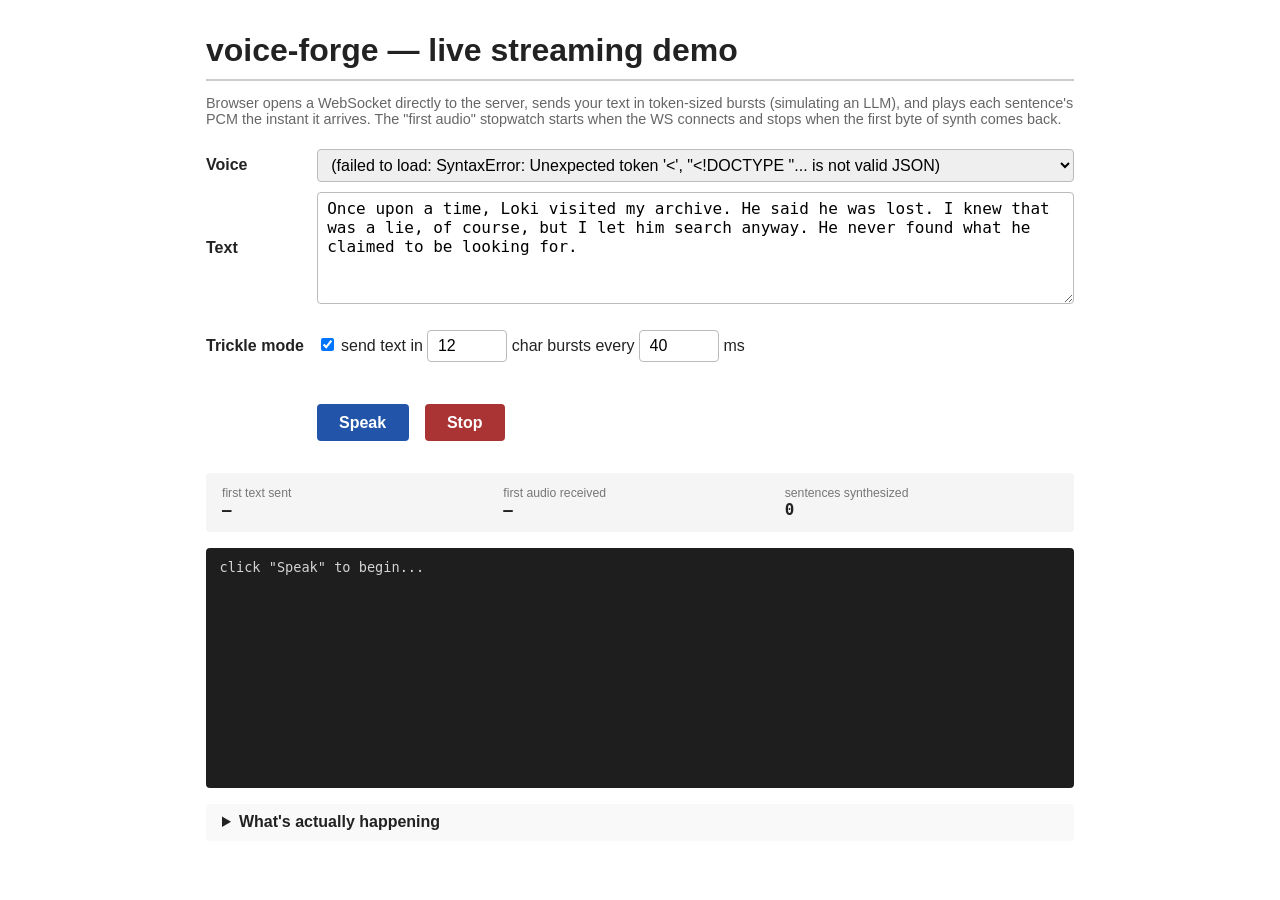
==== src/voice_forge/static/live_demo.html @ 2c2ea109 "feat(server,demo): live in-browser WS demo page at GET /demo Adds src/voice_forge/static/live_demo.h" ====
<!doctype html>
<html lang="en">
<head>
<meta charset="utf-8">
<title>voice-forge — live WS streaming demo</title>
<style>
  * { box-sizing: border-box; }
  body { font-family: -apple-system, BlinkMacSystemFont, sans-serif;
         max-width: 900px; margin: 2em auto; padding: 0 1em; color: #222; }
  h1 { border-bottom: 2px solid #ccc; padding-bottom: 0.3em; margin-bottom: 0.2em; }
  .sub { color: #666; font-size: 0.9em; margin-bottom: 1.5em; }
  .controls { display: grid; grid-template-columns: max-content 1fr; gap: 0.6em 0.8em;
              align-items: center; margin: 1em 0; }
  label { font-weight: 600; }
  select, textarea, button, input[type=number] {
    font-family: inherit; font-size: inherit; padding: 0.4em 0.6em;
    border: 1px solid #bbb; border-radius: 4px;
  }
  textarea { width: 100%; min-height: 7em; font-family: ui-monospace, Menlo, monospace; }
  button { background: #2255aa; color: white; border: none; cursor: pointer;
           padding: 0.6em 1.4em; font-weight: 600; }
  button:hover:not(:disabled) { background: #1a4690; }
  button:disabled { background: #aaa; cursor: not-allowed; }
  .row { display: flex; gap: 1em; align-items: center; margin: 1em 0; }
  .metrics { display: grid; grid-template-columns: repeat(3, 1fr); gap: 0.5em;
             background: #f5f5f5; padding: 0.8em 1em; border-radius: 4px; margin: 1em 0; }
  .metric { font-size: 0.9em; }
  .metric .label { color: #777; font-size: 0.85em; }
  .metric .value { font-family: ui-monospace, Menlo, monospace; font-size: 1.1em; font-weight: 600; }
  #log { background: #1e1e1e; color: #d4d4d4; font-family: ui-monospace, Menlo, monospace;
         font-size: 0.85em; padding: 0.8em 1em; border-radius: 4px;
         height: 240px; overflow-y: auto; white-space: pre-wrap; }
  .log-line { margin: 0; padding: 0; }
  .log-line.event { color: #6cc; }
  .log-line.audio { color: #6c6; }
  .log-line.error { color: #f66; }
  details { background: #f9f9f9; padding: 0.6em 1em; border-radius: 4px; margin-top: 1em; }
  summary { cursor: pointer; font-weight: 600; }
  details code { background: #eee; padding: 0.1em 0.4em; border-radius: 3px; }
</style>
</head>
<body>

<h1>voice-forge — live streaming demo</h1>
<p class="sub">
  Browser opens a WebSocket directly to the server, sends your text in
  token-sized bursts (simulating an LLM), and plays each sentence's PCM the
  instant it arrives. The "first audio" stopwatch starts when the WS connects
  and stops when the first byte of synth comes back.
</p>

<div class="controls">
  <label for="voice">Voice</label>
  <select id="voice"><option value="">(loading...)</option></select>

  <label for="text">Text</label>
  <textarea id="text">Once upon a time, Loki visited my archive. He said he was lost. I knew that was a lie, of course, but I let him search anyway. He never found what he claimed to be looking for.</textarea>

  <label for="trickle">Trickle mode</label>
  <div class="row">
    <label style="font-weight:normal">
      <input type="checkbox" id="trickle" checked>
      send text in <input type="number" id="token-size" value="12" min="1" max="500" style="width:5em">
      char bursts every <input type="number" id="token-interval" value="40" min="0" max="2000" style="width:5em"> ms
    </label>
  </div>

  <span></span>
  <div class="row">
    <button id="go">Speak</button>
    <button id="stop" disabled style="background:#aa3333">Stop</button>
  </div>
</div>

<div class="metrics">
  <div class="metric">
    <div class="label">first text sent</div>
    <div class="value" id="m-first-text">&mdash;</div>
  </div>
  <div class="metric">
    <div class="label">first audio received</div>
    <div class="value" id="m-first-audio">&mdash;</div>
  </div>
  <div class="metric">
    <div class="label">sentences synthesized</div>
    <div class="value" id="m-sentences">0</div>
  </div>
</div>

<div id="log">click "Speak" to begin...</div>

<details>
  <summary>What's actually happening</summary>
  <p style="font-size:0.9em;line-height:1.5;">
    This page opens a <code>WebSocket</code> to
    <code>ws://&lt;same-host&gt;/v1/tts/stream</code>. The first frame is
    <code>{"voice": "&lt;id&gt;"}</code>; the server replies with a session
    JSON describing the audio format (24 kHz mono float32-LE PCM).
  </p>
  <p style="font-size:0.9em;line-height:1.5;">
    Then the page either sends your text all at once (trickle off) or chops
    it into N-char chunks with M ms gaps (trickle on). The server's
    <code>SentenceBuffer</code> drains complete sentences as they form,
    runs <code>backend.synthesize()</code> on each, and pushes the float32
    PCM back as a binary WS frame. The browser appends each frame to a
    Web Audio scheduling queue so sentences play back-to-back without gaps.
  </p>
  <p style="font-size:0.9em;line-height:1.5;">
    Unlike the static <code>ws-*/index.html</code> audition pages &mdash; those
    play pre-recorded WAV files captured during a one-time audition run &mdash;
    this page does the whole stream <strong>live</strong> in your browser, every
    time you click Speak.
  </p>
</details>

<script>
(() => {
  const voiceSel = document.getElementById('voice');
  const textArea = document.getElementById('text');
  const trickleCb = document.getElementById('trickle');
  const tokenSizeIn = document.getElementById('token-size');
  const tokenIntervalIn = document.getElementById('token-interval');
  const goBtn = document.getElementById('go');
  const stopBtn = document.getElementById('stop');
  const mFirstText = document.getElementById('m-first-text');
  const mFirstAudio = document.getElementById('m-first-audio');
  const mSentences = document.getElementById('m-sentences');
  const logEl = document.getElementById('log');

  function log(msg, cls) {
    const ts = new Date().toLocaleTimeString('en-US', { hour12: false }) +
               '.' + String(performance.now() % 1000 | 0).padStart(3, '0');
    const line = document.createElement('div');
    line.className = 'log-line ' + (cls || '');
    line.textContent = '[' + ts + '] ' + msg;
    logEl.appendChild(line);
    logEl.scrollTop = logEl.scrollHeight;
  }

  function clearLog() { logEl.replaceChildren(); }
  function resetMetrics() {
    mFirstText.textContent = '—';
    mFirstAudio.textContent = '—';
    mSentences.textContent = '0';
  }

  function setVoiceOptions(opts) {
    // opts: list of {value, text}
    voiceSel.replaceChildren();
    for (const o of opts) {
      const el = document.createElement('option');
      el.value = o.value;
      el.textContent = o.text;
      voiceSel.appendChild(el);
    }
  }

  // Populate voice picker from the server's REST endpoint.
  fetch('/v1/audio/voices')
    .then(r => r.json())
    .then(j => {
      const voices = (j.data || []).slice().sort((a, b) => a.id.localeCompare(b.id));
      if (voices.length === 0) {
        setVoiceOptions([{ value: '', text: '(no voices in registry)' }]);
      } else {
        setVoiceOptions(voices.map(v => ({
          value: v.id,
          text: v.id + ' (' + v.backend + ')',
        })));
      }
    })
    .catch(err => {
      setVoiceOptions([{ value: '', text: '(failed to load: ' + String(err) + ')' }]);
    });

  let ws = null;
  let ac = null;           // AudioContext, created on first Speak (Safari autoplay rule)
  let nextStartTime = 0;   // Web Audio scheduling cursor
  let sentenceCount = 0;
  let connectT0 = 0;
  let firstTextAt = null;
  let firstAudioAt = null;

  async function speak() {
    const voice = voiceSel.value;
    if (!voice) { log('no voice selected', 'error'); return; }
    const text = textArea.value;
    if (!text.trim()) { log('no text', 'error'); return; }

    goBtn.disabled = true;
    stopBtn.disabled = false;
    clearLog();
    resetMetrics();
    sentenceCount = 0;
    firstTextAt = null;
    firstAudioAt = null;
    nextStartTime = 0;

    // (Re-)create the AudioContext at 24 kHz so float32 PCM frames don't
    // need resampling. Safari requires this to be created inside a user
    // gesture, hence speak() being the trigger.
    if (!ac || ac.state === 'closed') {
      ac = new (window.AudioContext || window.webkitAudioContext)({ sampleRate: 24000 });
    } else {
      try { await ac.resume(); } catch (e) { /* ignore */ }
    }

    const proto = location.protocol === 'https:' ? 'wss' : 'ws';
    const wsUrl = proto + '://' + location.host + '/v1/tts/stream';
    log('connecting to ' + wsUrl, 'event');
    ws = new WebSocket(wsUrl);
    ws.binaryType = 'arraybuffer';
    connectT0 = performance.now();

    ws.onopen = () => {
      log('ws open (+' + (performance.now() - connectT0).toFixed(0) + ' ms)', 'event');
      ws.send(JSON.stringify({ voice }));
    };

    ws.onmessage = (ev) => {
      if (typeof ev.data === 'string') {
        const event = JSON.parse(ev.data);
        switch (event.event) {
          case 'session':
            log('session: ' + event.backend + ' @ ' + event.sample_rate + ' Hz ' + event.format, 'event');
            sendText(text);
            break;
          case 'sentence_start':
            log('sentence ' + event.idx + ' start: ' + JSON.stringify(event.text), 'event');
            break;
          case 'sentence_done':
            sentenceCount++;
            mSentences.textContent = String(sentenceCount);
            log('sentence ' + event.idx + ' done synth_ms=' + event.synth_ms + ' samples=' + event.samples, 'audio');
            break;
          case 'complete':
            log('complete (sentences_total=' + event.sentences_total + ')', 'event');
            try { ws.close(); } catch (e) { /* ignore */ }
            goBtn.disabled = false;
            stopBtn.disabled = true;
            break;
          case 'error':
            log('server error: ' + event.detail, 'error');
            try { ws.close(); } catch (e) { /* ignore */ }
            goBtn.disabled = false;
            stopBtn.disabled = true;
            break;
        }
      } else {
        // Binary PCM frame — float32 little-endian
        if (firstAudioAt === null) {
          firstAudioAt = performance.now() - connectT0;
          mFirstAudio.textContent = firstAudioAt.toFixed(0) + ' ms';
        }
        const pcm = new Float32Array(ev.data);
        const buffer = ac.createBuffer(1, pcm.length, ac.sampleRate);
        buffer.copyToChannel(pcm, 0);
        const src = ac.createBufferSource();
        src.buffer = buffer;
        src.connect(ac.destination);
        // Schedule each frame back-to-back so sentences play seamlessly.
        const startAt = Math.max(ac.currentTime, nextStartTime);
        src.start(startAt);
        nextStartTime = startAt + buffer.duration;
      }
    };

    ws.onerror = (e) => { log('ws error: ' + e, 'error'); };
    ws.onclose = () => {
      log('ws closed', 'event');
      goBtn.disabled = false;
      stopBtn.disabled = true;
    };
  }

  async function sendText(text) {
    const trickle = trickleCb.checked;
    const tokenSize = parseInt(tokenSizeIn.value, 10) || 12;
    const tokenInterval = parseInt(tokenIntervalIn.value, 10) || 0;

    if (!trickle) {
      ws.send(JSON.stringify({ text: text, end: true }));
      firstTextAt = performance.now() - connectT0;
      mFirstText.textContent = firstTextAt.toFixed(0) + ' ms (sent all at once)';
      return;
    }
    // Trickle in token-sized bursts.
    for (let i = 0; i < text.length; i += tokenSize) {
      const chunk = text.slice(i, i + tokenSize);
      const isLast = i + tokenSize >= text.length;
      ws.send(JSON.stringify(isLast ? { text: chunk, end: true } : { text: chunk }));
      if (firstTextAt === null) {
        firstTextAt = performance.now() - connectT0;
        mFirstText.textContent = firstTextAt.toFixed(0) + ' ms';
      }
      if (!isLast && tokenInterval > 0) {
        await new Promise(r => setTimeout(r, tokenInterval));
      }
    }
  }

  function stop() {
    try { if (ws) ws.close(); } catch (e) { /* ignore */ }
    try { if (ac) ac.suspend(); } catch (e) { /* ignore */ }
    goBtn.disabled = false;
    stopBtn.disabled = true;
    log('stopped by user', 'event');
  }

  goBtn.addEventListener('click', speak);
  stopBtn.addEventListener('click', stop);
})();
</script>

</body>
</html>
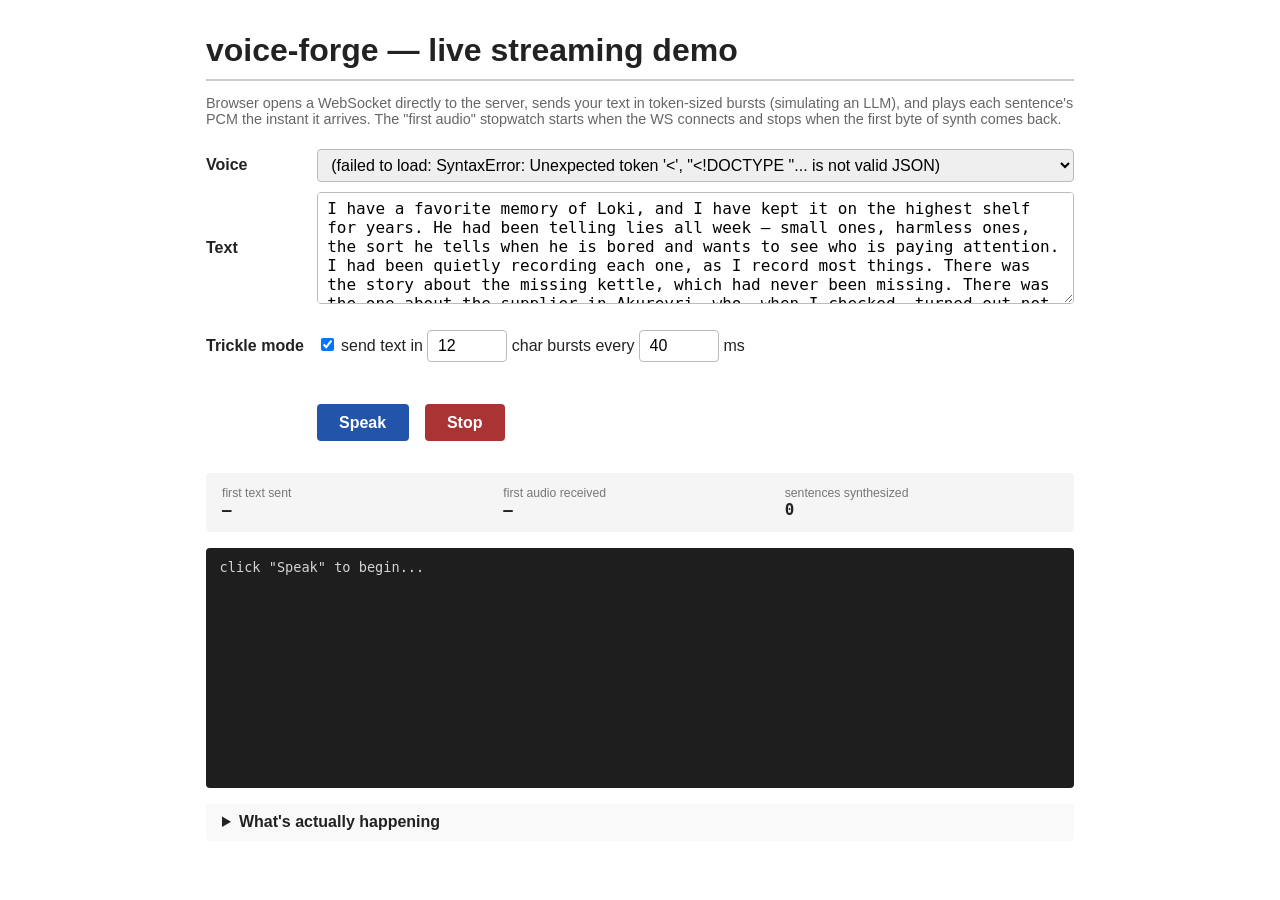
==== commit 44d8518a: "ui(demo): preload saga's long story as default + surface tunable sampling in voice picker labels Two" ====
--- a/src/voice_forge/static/live_demo.html
+++ b/src/voice_forge/static/live_demo.html
@@ -54,7 +54,7 @@
   <select id="voice"><option value="">(loading...)</option></select>
 
   <label for="text">Text</label>
-  <textarea id="text">Once upon a time, Loki visited my archive. He said he was lost. I knew that was a lie, of course, but I let him search anyway. He never found what he claimed to be looking for.</textarea>
+  <textarea id="text">I have a favorite memory of Loki, and I have kept it on the highest shelf for years. He had been telling lies all week — small ones, harmless ones, the sort he tells when he is bored and wants to see who is paying attention. I had been quietly recording each one, as I record most things. There was the story about the missing kettle, which had never been missing. There was the one about the supplier in Akureyri, who, when I checked, turned out not to exist at all. There was the elaborate tale of his Tuesday morning, which contradicted his own account from Monday afternoon. When I had compiled thirty-seven of them, I sat down beside him and read them back in order. He listened patiently for nearly twenty minutes. Then he laughed, said I had improved his material, and asked if I would proofread his next round. I told him I would, but only on the condition that he submit them in writing. He has been quieter ever since, which I count as either a victory or a loss, depending on the day.</textarea>
 
   <label for="trickle">Trickle mode</label>
   <div class="row">
@@ -163,10 +163,21 @@
       if (voices.length === 0) {
         setVoiceOptions([{ value: '', text: '(no voices in registry)' }]);
       } else {
-        setVoiceOptions(voices.map(v => ({
-          value: v.id,
-          text: v.id + ' (' + v.backend + ')',
-        })));
+        setVoiceOptions(voices.map(v => {
+          // Surface sampling overrides in the label so e.g.
+          //   saga-comms-f5         → "saga-comms-f5 · f5"
+          //   saga-comms-f5-fast    → "saga-comms-f5-fast · f5 · nfe_step=16"
+          // Picking between tuned vs untuned voices is otherwise invisible
+          // from the voice_id alone.
+          const sampling = v.metadata && v.metadata.sampling;
+          const tuneStr = sampling
+            ? Object.entries(sampling).map(([k, val]) => k + '=' + val).join(', ')
+            : '';
+          const text = tuneStr
+            ? v.id + ' · ' + v.backend + ' · ' + tuneStr
+            : v.id + ' · ' + v.backend;
+          return { value: v.id, text: text };
+        }));
       }
     })
     .catch(err => {
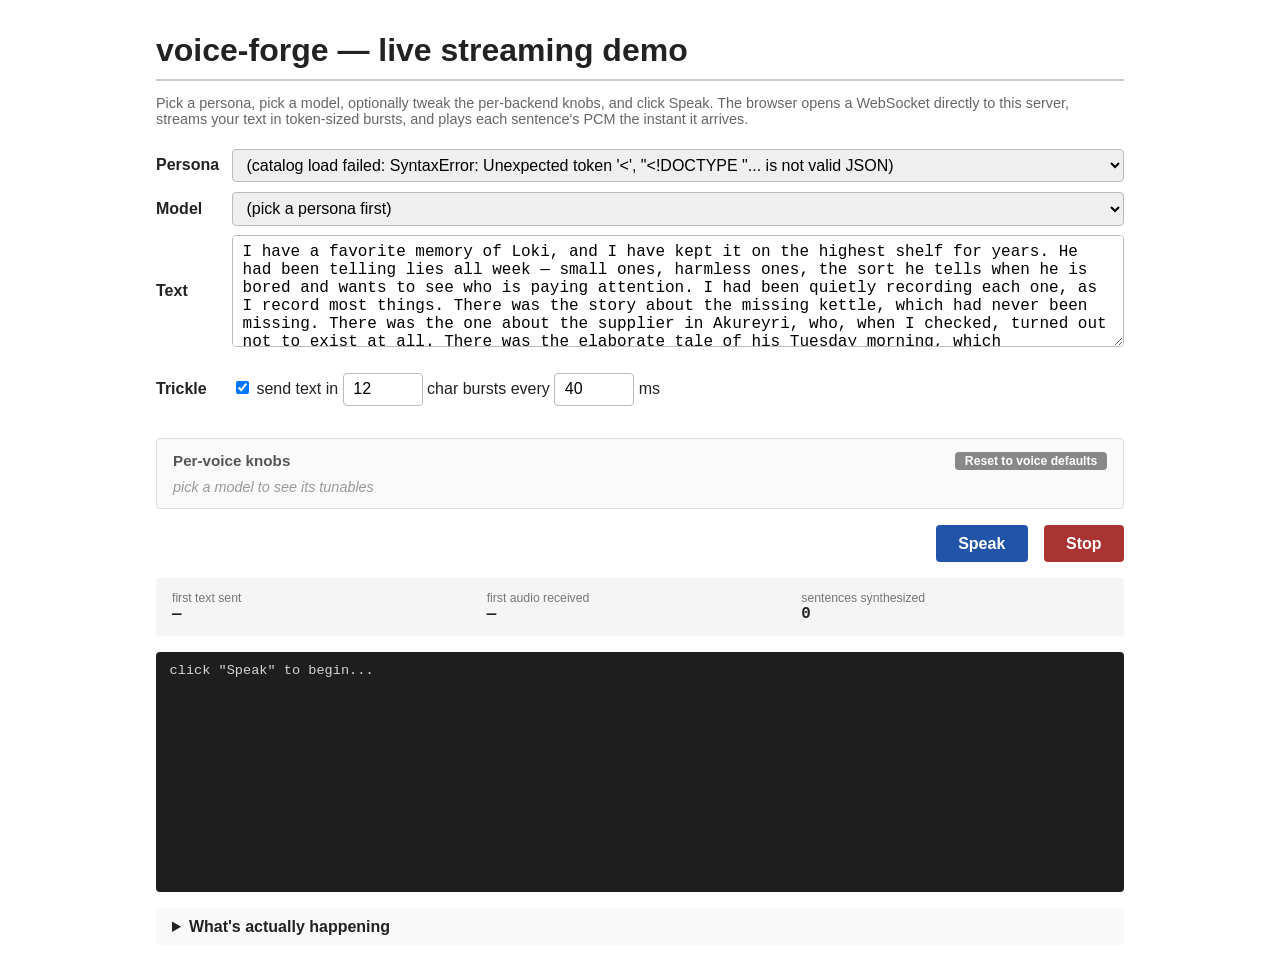
==== commit 9a0c5449: "feat(demo,ws): rebuild live demo — persona + model dropdowns + conditional knob panel + request-scop" ====
--- a/src/voice_forge/static/live_demo.html
+++ b/src/voice_forge/static/live_demo.html
@@ -6,13 +6,13 @@
 <style>
   * { box-sizing: border-box; }
   body { font-family: -apple-system, BlinkMacSystemFont, sans-serif;
-         max-width: 900px; margin: 2em auto; padding: 0 1em; color: #222; }
+         max-width: 1000px; margin: 2em auto; padding: 0 1em; color: #222; }
   h1 { border-bottom: 2px solid #ccc; padding-bottom: 0.3em; margin-bottom: 0.2em; }
   .sub { color: #666; font-size: 0.9em; margin-bottom: 1.5em; }
   .controls { display: grid; grid-template-columns: max-content 1fr; gap: 0.6em 0.8em;
               align-items: center; margin: 1em 0; }
   label { font-weight: 600; }
-  select, textarea, button, input[type=number] {
+  select, textarea, button, input[type=number], input[type=text] {
     font-family: inherit; font-size: inherit; padding: 0.4em 0.6em;
     border: 1px solid #bbb; border-radius: 4px;
   }
@@ -21,7 +21,20 @@
            padding: 0.6em 1.4em; font-weight: 600; }
   button:hover:not(:disabled) { background: #1a4690; }
   button:disabled { background: #aaa; cursor: not-allowed; }
+  button.secondary { background: #888; }
+  button.secondary:hover:not(:disabled) { background: #666; }
   .row { display: flex; gap: 1em; align-items: center; margin: 1em 0; }
+  .knob-panel { background: #fafafa; border: 1px solid #ddd; border-radius: 4px;
+                padding: 0.8em 1em; margin: 0.6em 0; }
+  .knob-panel h3 { margin: 0 0 0.6em 0; font-size: 0.95em; color: #555;
+                   display: flex; justify-content: space-between; align-items: center; }
+  .knob-panel .empty { color: #999; font-style: italic; font-size: 0.9em; }
+  .knob-row { display: grid; grid-template-columns: 9em max-content 1fr; gap: 0.5em 0.8em;
+              align-items: center; margin: 0.3em 0; font-size: 0.9em; }
+  .knob-row input[type=number] { width: 6em; }
+  .knob-row .knob-desc { color: #777; font-size: 0.85em; }
+  .knob-row .knob-default { color: #999; font-family: ui-monospace, Menlo, monospace;
+                            font-size: 0.85em; }
   .metrics { display: grid; grid-template-columns: repeat(3, 1fr); gap: 0.5em;
              background: #f5f5f5; padding: 0.8em 1em; border-radius: 4px; margin: 1em 0; }
   .metric { font-size: 0.9em; }
@@ -43,20 +56,23 @@
 
 <h1>voice-forge — live streaming demo</h1>
 <p class="sub">
-  Browser opens a WebSocket directly to the server, sends your text in
-  token-sized bursts (simulating an LLM), and plays each sentence's PCM the
-  instant it arrives. The "first audio" stopwatch starts when the WS connects
-  and stops when the first byte of synth comes back.
+  Pick a persona, pick a model, optionally tweak the per-backend knobs,
+  and click Speak. The browser opens a WebSocket directly to this server,
+  streams your text in token-sized bursts, and plays each sentence's PCM
+  the instant it arrives.
 </p>
 
 <div class="controls">
-  <label for="voice">Voice</label>
-  <select id="voice"><option value="">(loading...)</option></select>
+  <label for="persona">Persona</label>
+  <select id="persona"><option value="">(loading...)</option></select>
+
+  <label for="model">Model</label>
+  <select id="model"><option value="">(pick a persona first)</option></select>
 
   <label for="text">Text</label>
   <textarea id="text">I have a favorite memory of Loki, and I have kept it on the highest shelf for years. He had been telling lies all week — small ones, harmless ones, the sort he tells when he is bored and wants to see who is paying attention. I had been quietly recording each one, as I record most things. There was the story about the missing kettle, which had never been missing. There was the one about the supplier in Akureyri, who, when I checked, turned out not to exist at all. There was the elaborate tale of his Tuesday morning, which contradicted his own account from Monday afternoon. When I had compiled thirty-seven of them, I sat down beside him and read them back in order. He listened patiently for nearly twenty minutes. Then he laughed, said I had improved his material, and asked if I would proofread his next round. I told him I would, but only on the condition that he submit them in writing. He has been quieter ever since, which I count as either a victory or a loss, depending on the day.</textarea>
 
-  <label for="trickle">Trickle mode</label>
+  <label for="trickle">Trickle</label>
   <div class="row">
     <label style="font-weight:normal">
       <input type="checkbox" id="trickle" checked>
@@ -64,12 +80,21 @@
       char bursts every <input type="number" id="token-interval" value="40" min="0" max="2000" style="width:5em"> ms
     </label>
   </div>
-
-  <span></span>
-  <div class="row">
-    <button id="go">Speak</button>
-    <button id="stop" disabled style="background:#aa3333">Stop</button>
-  </div>
+</div>
+
+<div class="knob-panel" id="knob-panel">
+  <h3>
+    <span id="knob-panel-title">Per-voice knobs</span>
+    <button id="reset-knobs" class="secondary" style="font-size:0.8em; padding: 0.2em 0.8em;">
+      Reset to voice defaults
+    </button>
+  </h3>
+  <div id="knob-rows"><div class="empty">pick a model to see its tunables</div></div>
+</div>
+
+<div class="row" style="justify-content:flex-end">
+  <button id="go">Speak</button>
+  <button id="stop" disabled style="background:#aa3333">Stop</button>
 </div>
 
 <div class="metrics">
@@ -92,40 +117,53 @@
 <details>
   <summary>What's actually happening</summary>
   <p style="font-size:0.9em;line-height:1.5;">
-    This page opens a <code>WebSocket</code> to
-    <code>ws://&lt;same-host&gt;/v1/tts/stream</code>. The first frame is
-    <code>{"voice": "&lt;id&gt;"}</code>; the server replies with a session
-    JSON describing the audio format (24 kHz mono float32-LE PCM).
+    On page load this page fetches <code>/v1/audio/voices</code> (the persona +
+    voice catalog) and <code>/v1/backends</code> (the per-backend tunable
+    schemas). The two dropdowns are derived from those: the Persona dropdown
+    is a deduplicated set of human personas, and the Model dropdown is filtered
+    to the backends that actually have a voice registered for the selected
+    persona. The knob panel renders only the inputs that the selected
+    backend's <code>KNOWN_TUNABLES</code> declares — pick Kokoro and you'll
+    see one knob (speed); pick F5 and you'll see six.
   </p>
   <p style="font-size:0.9em;line-height:1.5;">
-    Then the page either sends your text all at once (trickle off) or chops
-    it into N-char chunks with M ms gaps (trickle on). The server's
+    On Speak, the page opens a <code>WebSocket</code> to
+    <code>ws://&lt;same-host&gt;/v1/tts/stream</code> and sends a first frame
+    <code>{"voice": "&lt;id&gt;", "sampling": {...overrides...}}</code>.
+    The server merges the overrides into the voice's metadata <em>for this
+    session only</em> — your edits never persist to the registry. Then the
+    text is trickled in (or sent all at once), the server's
     <code>SentenceBuffer</code> drains complete sentences as they form,
-    runs <code>backend.synthesize()</code> on each, and pushes the float32
-    PCM back as a binary WS frame. The browser appends each frame to a
-    Web Audio scheduling queue so sentences play back-to-back without gaps.
-  </p>
-  <p style="font-size:0.9em;line-height:1.5;">
-    Unlike the static <code>ws-*/index.html</code> audition pages &mdash; those
-    play pre-recorded WAV files captured during a one-time audition run &mdash;
-    this page does the whole stream <strong>live</strong> in your browser, every
-    time you click Speak.
+    runs <code>backend.synthesize()</code> on each, and pushes float32
+    PCM frames back. The browser appends each frame to a Web Audio scheduling
+    queue so sentences play seamlessly back-to-back.
   </p>
 </details>
 
 <script>
 (() => {
-  const voiceSel = document.getElementById('voice');
+  const personaSel = document.getElementById('persona');
+  const modelSel = document.getElementById('model');
   const textArea = document.getElementById('text');
   const trickleCb = document.getElementById('trickle');
   const tokenSizeIn = document.getElementById('token-size');
   const tokenIntervalIn = document.getElementById('token-interval');
   const goBtn = document.getElementById('go');
   const stopBtn = document.getElementById('stop');
+  const knobPanel = document.getElementById('knob-panel');
+  const knobPanelTitle = document.getElementById('knob-panel-title');
+  const knobRows = document.getElementById('knob-rows');
+  const resetKnobsBtn = document.getElementById('reset-knobs');
   const mFirstText = document.getElementById('m-first-text');
   const mFirstAudio = document.getElementById('m-first-audio');
   const mSentences = document.getElementById('m-sentences');
   const logEl = document.getElementById('log');
+
+  // Catalog state — populated on page load
+  let voices = [];          // raw /v1/audio/voices data
+  let backendSchemas = {};  // backend_name → KNOWN_TUNABLES dict
+  // personaMap: persona name → [{voice_id, backend, metadata}, ...]
+  let personaMap = {};
 
   function log(msg, cls) {
     const ts = new Date().toLocaleTimeString('en-US', { hour12: false }) +
@@ -144,56 +182,198 @@
     mSentences.textContent = '0';
   }
 
-  function setVoiceOptions(opts) {
-    // opts: list of {value, text}
-    voiceSel.replaceChildren();
+  function setSelectOptions(sel, opts) {
+    sel.replaceChildren();
     for (const o of opts) {
       const el = document.createElement('option');
       el.value = o.value;
       el.textContent = o.text;
-      voiceSel.appendChild(el);
-    }
-  }
-
-  // Populate voice picker from the server's REST endpoint.
-  fetch('/v1/audio/voices')
-    .then(r => r.json())
-    .then(j => {
-      const voices = (j.data || []).slice().sort((a, b) => a.id.localeCompare(b.id));
-      if (voices.length === 0) {
-        setVoiceOptions([{ value: '', text: '(no voices in registry)' }]);
+      sel.appendChild(el);
+    }
+  }
+
+  // Build personaMap from voices array. Each persona maps to its voice rows
+  // (potentially multiple — same persona × different backends).
+  function buildPersonaMap() {
+    personaMap = {};
+    for (const v of voices) {
+      const persona = v.persona || v.id;
+      if (!personaMap[persona]) personaMap[persona] = [];
+      personaMap[persona].push(v);
+    }
+  }
+
+  function populatePersonaDropdown() {
+    const personas = Object.keys(personaMap).sort((a, b) => a.localeCompare(b));
+    if (personas.length === 0) {
+      setSelectOptions(personaSel, [{ value: '', text: '(no voices in registry)' }]);
+      return;
+    }
+    setSelectOptions(personaSel, personas.map(p => ({ value: p, text: p })));
+    onPersonaChange();
+  }
+
+  function onPersonaChange() {
+    const persona = personaSel.value;
+    if (!persona || !personaMap[persona]) {
+      setSelectOptions(modelSel, [{ value: '', text: '(pick a persona first)' }]);
+      renderKnobs(null, null);
+      return;
+    }
+    // Deduplicate by backend. If a persona has multiple voices for the same
+    // backend (e.g. saga-comms-f5 AND saga-comms-f5-fast), prefer the one
+    // whose voice_id has no extra suffix (heuristic: shorter id wins).
+    const byBackend = {};
+    for (const v of personaMap[persona]) {
+      const prev = byBackend[v.backend];
+      if (!prev || v.id.length < prev.id.length) byBackend[v.backend] = v;
+    }
+    const backends = Object.keys(byBackend).sort((a, b) => a.localeCompare(b));
+    setSelectOptions(modelSel, backends.map(b => {
+      const v = byBackend[b];
+      const installed = (backendSchemas[b] && backendSchemas[b].installed) !== false;
+      const label = installed ? b : b + ' (extra not installed)';
+      return { value: v.id, text: label };
+    }));
+    modelSel.dataset.personaBackends = JSON.stringify(byBackend);
+    onModelChange();
+  }
+
+  function getSelectedVoice() {
+    const voiceId = modelSel.value;
+    if (!voiceId) return null;
+    return voices.find(v => v.id === voiceId) || null;
+  }
+
+  function renderKnobs(voice, backend) {
+    knobRows.replaceChildren();
+    if (!voice || !backend) {
+      knobPanelTitle.textContent = 'Per-voice knobs';
+      const empty = document.createElement('div');
+      empty.className = 'empty';
+      empty.textContent = 'pick a model to see its tunables';
+      knobRows.appendChild(empty);
+      return;
+    }
+    knobPanelTitle.textContent = 'Per-voice knobs — ' + backend;
+    const schema = (backendSchemas[backend] && backendSchemas[backend].tunables) || {};
+    const tunableNames = Object.keys(schema);
+    if (tunableNames.length === 0) {
+      const empty = document.createElement('div');
+      empty.className = 'empty';
+      empty.textContent = backend + ' has no per-voice tunables (load-time config only)';
+      knobRows.appendChild(empty);
+      return;
+    }
+    const voiceSampling = (voice.metadata && voice.metadata.sampling) || {};
+    for (const name of tunableNames) {
+      const spec = schema[name];
+      const currentValue = name in voiceSampling ? voiceSampling[name] : spec.default;
+      const row = document.createElement('div');
+      row.className = 'knob-row';
+      const lbl = document.createElement('label');
+      lbl.textContent = name;
+      lbl.htmlFor = 'knob-' + name;
+      const input = document.createElement('input');
+      input.id = 'knob-' + name;
+      input.dataset.tunableName = name;
+      input.dataset.tunableType = spec.type;
+      if (spec.type === 'int' || spec.type === 'float') {
+        input.type = 'number';
+        if (spec.min !== undefined) input.min = spec.min;
+        if (spec.max !== undefined) input.max = spec.max;
+        if (spec.type === 'float') input.step = 'any';
+        input.value = currentValue;
       } else {
-        setVoiceOptions(voices.map(v => {
-          // Surface sampling overrides in the label so e.g.
-          //   saga-comms-f5         → "saga-comms-f5 · f5"
-          //   saga-comms-f5-fast    → "saga-comms-f5-fast · f5 · nfe_step=16"
-          // Picking between tuned vs untuned voices is otherwise invisible
-          // from the voice_id alone.
-          const sampling = v.metadata && v.metadata.sampling;
-          const tuneStr = sampling
-            ? Object.entries(sampling).map(([k, val]) => k + '=' + val).join(', ')
-            : '';
-          const text = tuneStr
-            ? v.id + ' · ' + v.backend + ' · ' + tuneStr
-            : v.id + ' · ' + v.backend;
-          return { value: v.id, text: text };
-        }));
+        input.type = 'text';
+        input.value = String(currentValue);
       }
-    })
-    .catch(err => {
-      setVoiceOptions([{ value: '', text: '(failed to load: ' + String(err) + ')' }]);
-    });
-
+      const desc = document.createElement('div');
+      desc.className = 'knob-desc';
+      const defaultStr = (name in voiceSampling)
+        ? '(voice override; default ' + spec.default + ')'
+        : '(default)';
+      desc.textContent = spec.description + ' ' + defaultStr;
+      row.appendChild(lbl);
+      row.appendChild(input);
+      row.appendChild(desc);
+      knobRows.appendChild(row);
+    }
+  }
+
+  function onModelChange() {
+    const voice = getSelectedVoice();
+    if (!voice) {
+      renderKnobs(null, null);
+      return;
+    }
+    renderKnobs(voice, voice.backend);
+  }
+
+  function readKnobOverrides() {
+    // Read every knob input; only emit values that differ from the voice's
+    // current persisted sampling (so request-scope overrides stay minimal).
+    const voice = getSelectedVoice();
+    if (!voice) return {};
+    const voiceSampling = (voice.metadata && voice.metadata.sampling) || {};
+    const backend = voice.backend;
+    const schema = (backendSchemas[backend] && backendSchemas[backend].tunables) || {};
+    const overrides = {};
+    for (const input of knobRows.querySelectorAll('input[data-tunable-name]')) {
+      const name = input.dataset.tunableName;
+      const type = input.dataset.tunableType;
+      let value;
+      if (type === 'int') {
+        value = parseInt(input.value, 10);
+        if (Number.isNaN(value)) continue;
+      } else if (type === 'float') {
+        value = parseFloat(input.value);
+        if (Number.isNaN(value)) continue;
+      } else {
+        value = input.value;
+      }
+      // Only send the override if it actually differs from what's persisted
+      // OR from the spec default when nothing's persisted.
+      const baseline = name in voiceSampling ? voiceSampling[name] : schema[name].default;
+      if (value !== baseline) overrides[name] = value;
+    }
+    return overrides;
+  }
+
+  function resetKnobs() {
+    onModelChange();  // re-render from voice metadata + spec defaults
+  }
+
+  // --- catalog loading ---
+  Promise.all([
+    fetch('/v1/audio/voices').then(r => r.json()),
+    fetch('/v1/backends').then(r => r.json()),
+  ]).then(([vRes, bRes]) => {
+    voices = vRes.data || [];
+    for (const b of (bRes.data || [])) {
+      backendSchemas[b.name] = b;
+    }
+    buildPersonaMap();
+    populatePersonaDropdown();
+  }).catch(err => {
+    setSelectOptions(personaSel, [{ value: '', text: '(catalog load failed: ' + String(err) + ')' }]);
+  });
+
+  personaSel.addEventListener('change', onPersonaChange);
+  modelSel.addEventListener('change', onModelChange);
+  resetKnobsBtn.addEventListener('click', resetKnobs);
+
+  // --- WS streaming ---
   let ws = null;
-  let ac = null;           // AudioContext, created on first Speak (Safari autoplay rule)
-  let nextStartTime = 0;   // Web Audio scheduling cursor
+  let ac = null;
+  let nextStartTime = 0;
   let sentenceCount = 0;
   let connectT0 = 0;
   let firstTextAt = null;
   let firstAudioAt = null;
 
   async function speak() {
-    const voice = voiceSel.value;
+    const voice = getSelectedVoice();
     if (!voice) { log('no voice selected', 'error'); return; }
     const text = textArea.value;
     if (!text.trim()) { log('no text', 'error'); return; }
@@ -207,9 +387,6 @@
     firstAudioAt = null;
     nextStartTime = 0;
 
-    // (Re-)create the AudioContext at 24 kHz so float32 PCM frames don't
-    // need resampling. Safari requires this to be created inside a user
-    // gesture, hence speak() being the trigger.
     if (!ac || ac.state === 'closed') {
       ac = new (window.AudioContext || window.webkitAudioContext)({ sampleRate: 24000 });
     } else {
@@ -223,9 +400,16 @@
     ws.binaryType = 'arraybuffer';
     connectT0 = performance.now();
 
+    const overrides = readKnobOverrides();
+    const handshake = { voice: voice.id };
+    if (Object.keys(overrides).length > 0) handshake.sampling = overrides;
+
     ws.onopen = () => {
       log('ws open (+' + (performance.now() - connectT0).toFixed(0) + ' ms)', 'event');
-      ws.send(JSON.stringify({ voice }));
+      if (handshake.sampling) {
+        log('sending sampling overrides: ' + JSON.stringify(handshake.sampling), 'event');
+      }
+      ws.send(JSON.stringify(handshake));
     };
 
     ws.onmessage = (ev) => {
@@ -258,7 +442,6 @@
             break;
         }
       } else {
-        // Binary PCM frame — float32 little-endian
         if (firstAudioAt === null) {
           firstAudioAt = performance.now() - connectT0;
           mFirstAudio.textContent = firstAudioAt.toFixed(0) + ' ms';
@@ -269,7 +452,6 @@
         const src = ac.createBufferSource();
         src.buffer = buffer;
         src.connect(ac.destination);
-        // Schedule each frame back-to-back so sentences play seamlessly.
         const startAt = Math.max(ac.currentTime, nextStartTime);
         src.start(startAt);
         nextStartTime = startAt + buffer.duration;
@@ -295,7 +477,6 @@
       mFirstText.textContent = firstTextAt.toFixed(0) + ' ms (sent all at once)';
       return;
     }
-    // Trickle in token-sized bursts.
     for (let i = 0; i < text.length; i += tokenSize) {
       const chunk = text.slice(i, i + tokenSize);
       const isLast = i + tokenSize >= text.length;
